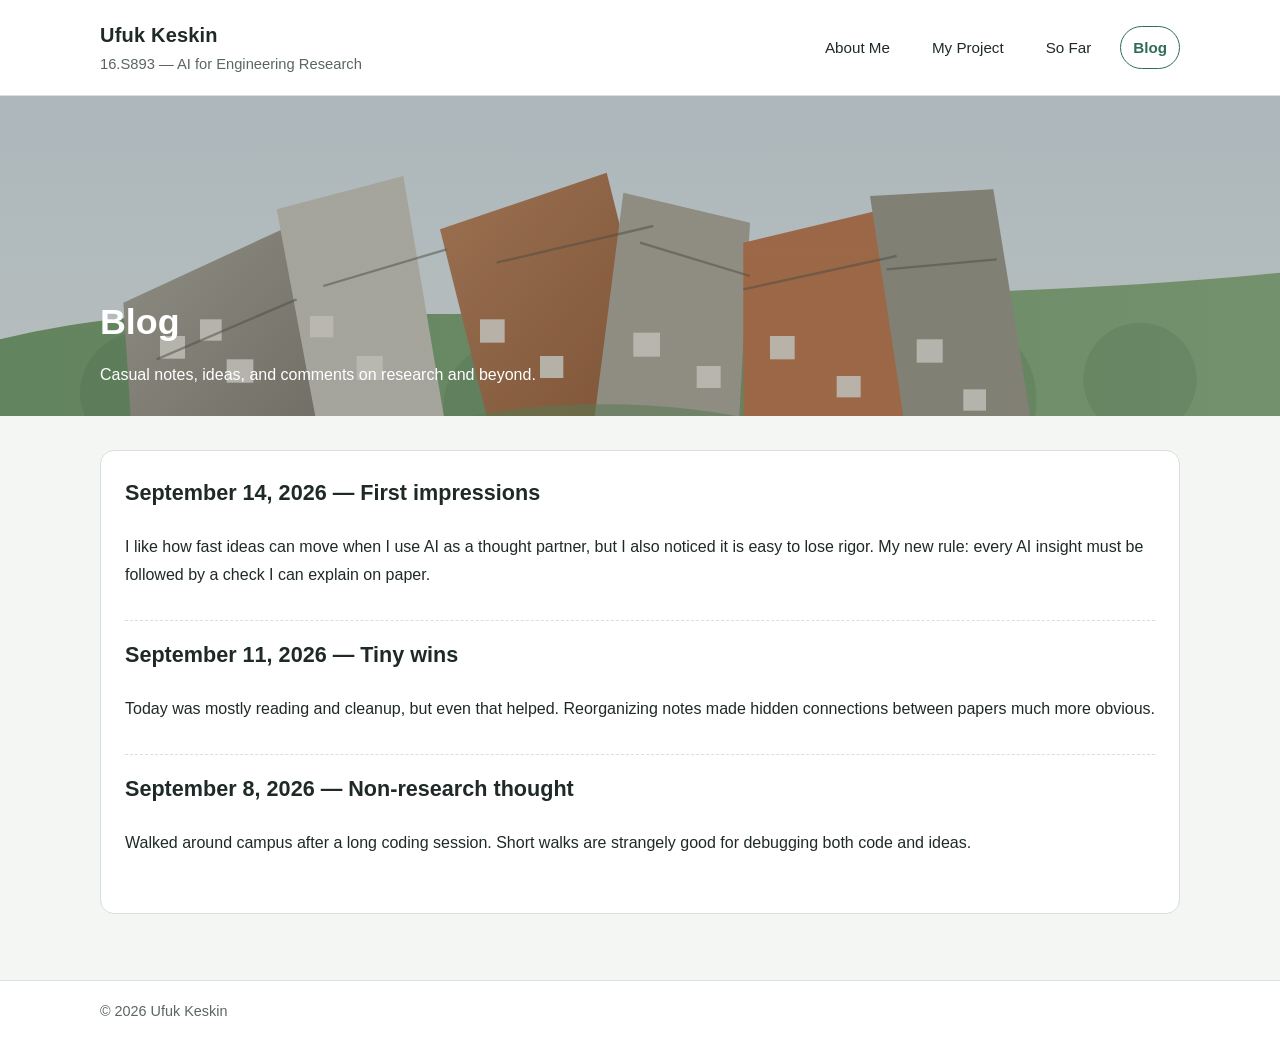
==== blog.html @ 8058fb5b "Convert site to multi-page portfolio with custom Stata Center hero image" ====
<!doctype html>
<html lang="en">
  <head>
    <meta charset="utf-8" />
    <meta name="viewport" content="width=device-width,initial-scale=1" />
    <title>Ufuk Keskin | Blog</title>
    <link rel="stylesheet" href="style.css" />
  </head>
  <body>
    <header class="site-header">
      <div class="header-inner">
        <div>
          <h1 class="site-title">Ufuk Keskin</h1>
          <p class="site-subtitle">16.S893 — AI for Engineering Research</p>
        </div>
        <nav aria-label="Main navigation">
          <ul class="nav-list">
            <li><a href="index.html">About Me</a></li>
            <li><a href="project.html">My Project</a></li>
            <li><a href="sofar.html">So Far</a></li>
            <li><a class="active" href="blog.html">Blog</a></li>
          </ul>
        </nav>
      </div>
    </header>

    <section class="hero">
      <div class="hero-content">
        <h2>Blog</h2>
        <p>Casual notes, ideas, and comments on research and beyond.</p>
      </div>
    </section>

    <main class="main">
      <section class="card">
        <article class="blog-post">
          <h3>September 14, 2026 — First impressions</h3>
          <p>
            I like how fast ideas can move when I use AI as a thought partner,
            but I also noticed it is easy to lose rigor. My new rule: every AI
            insight must be followed by a check I can explain on paper.
          </p>
        </article>

        <article class="blog-post">
          <h3>September 11, 2026 — Tiny wins</h3>
          <p>
            Today was mostly reading and cleanup, but even that helped.
            Reorganizing notes made hidden connections between papers much more
            obvious.
          </p>
        </article>

        <article class="blog-post">
          <h3>September 8, 2026 — Non-research thought</h3>
          <p>
            Walked around campus after a long coding session. Short walks are
            strangely good for debugging both code and ideas.
          </p>
        </article>
      </section>
    </main>

    <footer class="footer">
      <div class="footer-inner">© 2026 Ufuk Keskin</div>
    </footer>
  </body>
</html>
---- style.css ----
:root {
  --bg: #f4f6f3;
  --surface: #ffffff;
  --text: #1f2a28;
  --muted: #5b6664;
  --accent: #2f6d57;
  --border: #d8dfdc;
}

* {
  box-sizing: border-box;
}

body {
  margin: 0;
  font-family: "Inter", "Helvetica Neue", Arial, sans-serif;
  color: var(--text);
  background: var(--bg);
  line-height: 1.7;
}

a {
  color: var(--accent);
  text-decoration: none;
}

a:hover {
  text-decoration: underline;
}

.site-header {
  background: var(--surface);
  border-bottom: 1px solid var(--border);
  position: sticky;
  top: 0;
  z-index: 20;
}

.header-inner,
.main,
.footer-inner {
  width: min(1080px, 92vw);
  margin: 0 auto;
}

.header-inner {
  display: flex;
  align-items: center;
  justify-content: space-between;
  gap: 20px;
  padding: 18px 0;
}

.site-title {
  margin: 0;
  font-size: 1.25rem;
  letter-spacing: 0.01em;
}

.site-subtitle {
  margin: 0;
  color: var(--muted);
  font-size: 0.92rem;
}

.nav-list {
  list-style: none;
  display: flex;
  gap: 16px;
  margin: 0;
  padding: 0;
  flex-wrap: wrap;
  justify-content: flex-end;
}

.nav-list a {
  display: inline-block;
  padding: 8px 12px;
  border-radius: 999px;
  color: var(--text);
  border: 1px solid transparent;
  font-size: 0.95rem;
}

.nav-list a.active {
  border-color: var(--accent);
  color: var(--accent);
  font-weight: 600;
}

.hero {
  background-image: linear-gradient(rgba(10, 20, 16, 0.24), rgba(10, 20, 16, 0.24)), url("assets/stata-center.svg");
  background-size: cover;
  background-position: center;
  min-height: 320px;
  display: flex;
  align-items: flex-end;
}

.hero-content {
  width: min(1080px, 92vw);
  margin: 0 auto;
  padding: 28px 0;
  color: #fff;
}

.hero h2 {
  margin: 0;
  font-size: clamp(1.5rem, 2.8vw, 2.5rem);
}

.hero p {
  margin: 8px 0 0;
  max-width: 780px;
}

.main {
  padding: 34px 0 44px;
}

.card {
  background: var(--surface);
  border: 1px solid var(--border);
  border-radius: 14px;
  padding: 24px;
  margin-bottom: 22px;
}

.card h3 {
  margin-top: 0;
  font-size: 1.35rem;
}

.grid-2 {
  display: grid;
  grid-template-columns: repeat(auto-fit, minmax(260px, 1fr));
  gap: 18px;
}

.timeline {
  list-style: none;
  margin: 0;
  padding: 0;
}

.timeline li {
  border-left: 3px solid var(--border);
  padding: 0 0 18px 16px;
  margin-left: 8px;
}

.timeline li strong {
  color: var(--accent);
}

.blog-post {
  padding-bottom: 16px;
  margin-bottom: 16px;
  border-bottom: 1px dashed var(--border);
}

.blog-post:last-child {
  border-bottom: none;
  margin-bottom: 0;
}

.footer {
  border-top: 1px solid var(--border);
  background: var(--surface);
}

.footer-inner {
  padding: 18px 0;
  color: var(--muted);
  font-size: 0.9rem;
}

@media (max-width: 760px) {
  .header-inner {
    flex-direction: column;
    align-items: flex-start;
  }

  .nav-list {
    justify-content: flex-start;
  }
}
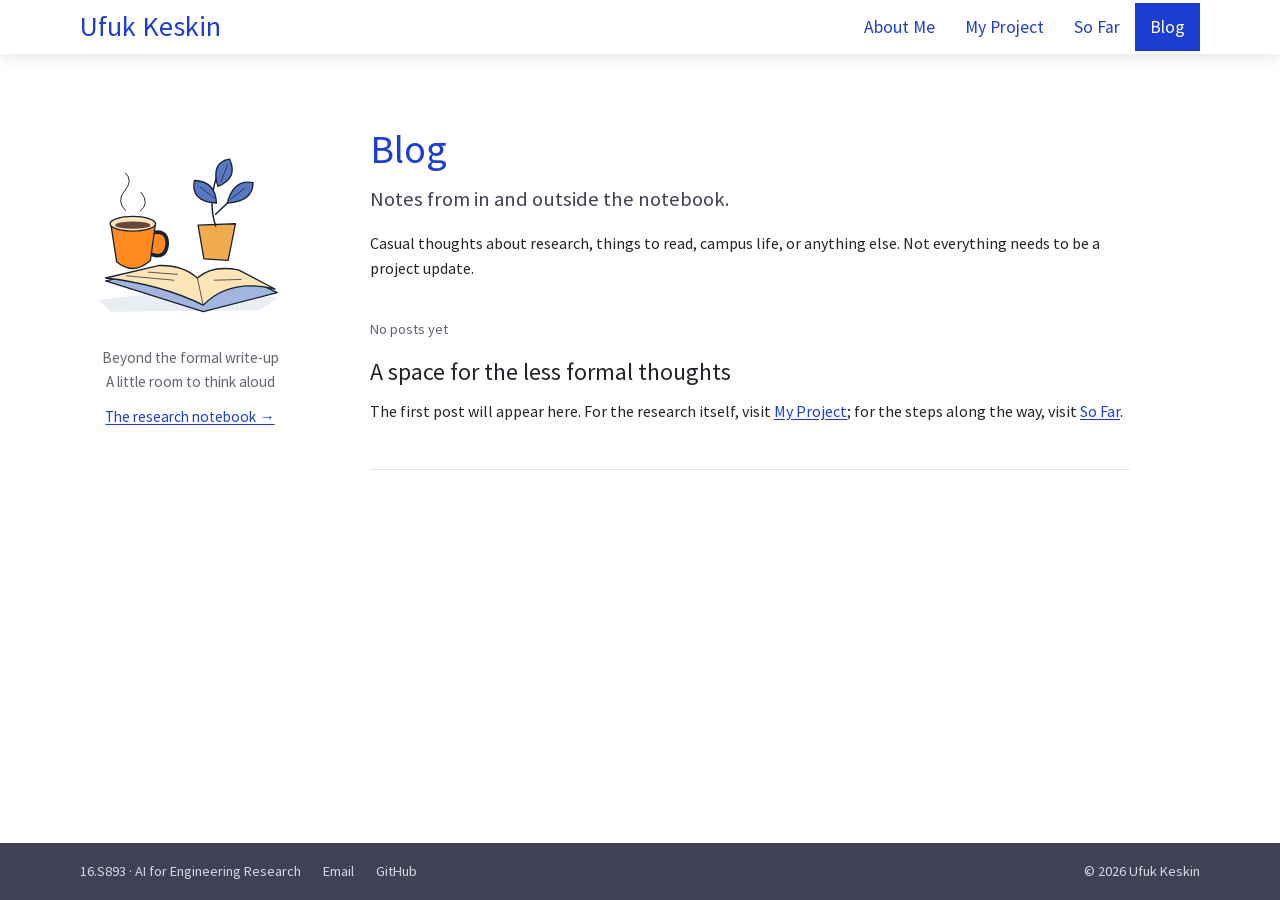
==== commit fe5db839: "Publish redesigned portfolio with campus artwork and breeze animation" ====
--- a/blog.html
+++ b/blog.html
@@ -1,68 +1,72 @@
 <!doctype html>
 <html lang="en">
-  <head>
-    <meta charset="utf-8" />
-    <meta name="viewport" content="width=device-width,initial-scale=1" />
-    <title>Ufuk Keskin | Blog</title>
-    <link rel="stylesheet" href="style.css" />
-  </head>
-  <body>
-    <header class="site-header">
-      <div class="header-inner">
-        <div>
-          <h1 class="site-title">Ufuk Keskin</h1>
-          <p class="site-subtitle">16.S893 — AI for Engineering Research</p>
-        </div>
-        <nav aria-label="Main navigation">
-          <ul class="nav-list">
-            <li><a href="index.html">About Me</a></li>
-            <li><a href="project.html">My Project</a></li>
-            <li><a href="sofar.html">So Far</a></li>
-            <li><a class="active" href="blog.html">Blog</a></li>
-          </ul>
-        </nav>
+<head>
+  <meta charset="utf-8">
+  <meta name="viewport" content="width=device-width, initial-scale=1">
+  <meta name="description" content="Informal notes and reflections from Ufuk Keskin, on research and everything beyond it.">
+  <title>Ufuk Keskin | Blog</title>
+  <link rel="icon" href="assets/favicon.svg" type="image/svg+xml">
+  <link rel="stylesheet" href="style.css">
+</head>
+<body>
+  <a class="skip-link" href="#main">Skip to content</a>
+  <header class="site-header">
+    <div class="container header-inner">
+      <a class="site-title" href="index.html">Ufuk Keskin</a>
+      <nav aria-label="Main navigation">
+        <ul class="nav-list">
+          <li><a href="index.html">About Me</a></li>
+          <li><a href="project.html">My Project</a></li>
+          <li><a href="sofar.html">So Far</a></li>
+          <li><a href="blog.html" aria-current="page">Blog</a></li>
+        </ul>
+      </nav>
+    </div>
+  </header>
+
+  <main id="main" class="container page-main">
+    <div class="page-layout">
+      <aside class="page-aside" aria-label="Related page">
+        <img src="assets/coffee.svg" alt="" width="300" height="250">
+        <p>Beyond the formal write-up<br>A little room to think aloud<br><a href="sofar.html">The research notebook →</a></p>
+      </aside>
+      <div class="prose">
+        <header class="page-heading">
+          <h1>Blog</h1>
+          <p class="lead">Notes from in and outside the notebook.</p>
+          <p>Casual thoughts about research, things to read, campus life, or anything else. Not everything needs to be a project update.</p>
+        </header>
+        <section class="blog-post" aria-labelledby="first-post">
+          <p class="meta">No posts yet</p>
+          <h2 id="first-post">A space for the less formal thoughts</h2>
+          <p>The first post will appear here. For the research itself, visit <a href="project.html">My Project</a>; for the steps along the way, visit <a href="sofar.html">So Far</a>.</p>
+        </section>
+
+        <!--
+          TO PUBLISH A POST:
+          Remove the empty-state section above. Copy this article out of the comment,
+          replace its title, date, id, and text, and put your newest post first.
+          Use a real date in YYYY-MM-DD form for datetime (the value below is an example).
+
+          <article class="blog-post" id="my-first-note">
+            <p class="meta"><time datetime="2026-09-14">September 14, 2026</time> · Notes</p>
+            <h2><a class="permalink" href="#my-first-note">Your post title</a></h2>
+            <p>Your own thoughts go here.</p>
+          </article>
+        -->
       </div>
-    </header>
+    </div>
+  </main>
 
-    <section class="hero">
-      <div class="hero-content">
-        <h2>Blog</h2>
-        <p>Casual notes, ideas, and comments on research and beyond.</p>
+  <footer class="site-footer">
+    <div class="container footer-inner">
+      <div class="footer-links">
+        <span>16.S893 · AI for Engineering Research</span>
+        <a href="mailto:ufukkesk@mit.edu">Email</a>
+        <a href="https://github.com/hilarlia">GitHub</a>
       </div>
-    </section>
-
-    <main class="main">
-      <section class="card">
-        <article class="blog-post">
-          <h3>September 14, 2026 — First impressions</h3>
-          <p>
-            I like how fast ideas can move when I use AI as a thought partner,
-            but I also noticed it is easy to lose rigor. My new rule: every AI
-            insight must be followed by a check I can explain on paper.
-          </p>
-        </article>
-
-        <article class="blog-post">
-          <h3>September 11, 2026 — Tiny wins</h3>
-          <p>
-            Today was mostly reading and cleanup, but even that helped.
-            Reorganizing notes made hidden connections between papers much more
-            obvious.
-          </p>
-        </article>
-
-        <article class="blog-post">
-          <h3>September 8, 2026 — Non-research thought</h3>
-          <p>
-            Walked around campus after a long coding session. Short walks are
-            strangely good for debugging both code and ideas.
-          </p>
-        </article>
-      </section>
-    </main>
-
-    <footer class="footer">
-      <div class="footer-inner">© 2026 Ufuk Keskin</div>
-    </footer>
-  </body>
+      <p>© 2026 Ufuk Keskin</p>
+    </div>
+  </footer>
+</body>
 </html>
--- a/style.css
+++ b/style.css
@@ -1,187 +1,352 @@
+/* Source Sans Pro is hosted locally so previews also work offline. */
+@font-face {
+  font-family: "Source Sans Pro";
+  font-style: normal;
+  font-weight: 400;
+  font-display: swap;
+  src: url("assets/fonts/source-sans-pro-regular.woff2") format("woff2");
+}
+@font-face {
+  font-family: "Source Sans Pro";
+  font-style: normal;
+  font-weight: 700;
+  font-display: swap;
+  src: url("assets/fonts/source-sans-pro-bold.woff2") format("woff2");
+}
+@font-face {
+  font-family: "Source Sans Pro";
+  font-style: italic;
+  font-weight: 400;
+  font-display: swap;
+  src: url("assets/fonts/source-sans-pro-italic.woff2") format("woff2");
+}
+
 :root {
-  --bg: #f4f6f3;
-  --surface: #ffffff;
-  --text: #1f2a28;
-  --muted: #5b6664;
-  --accent: #2f6d57;
-  --border: #d8dfdc;
-}
-
-* {
-  box-sizing: border-box;
-}
-
+  --blue: #1c3ed3;
+  --ink: #212529;
+  --muted: #626674;
+  --footer: #414156;
+  --rule: #e3e5ec;
+}
+
+* { box-sizing: border-box; }
+html { -webkit-text-size-adjust: 100%; }
 body {
   margin: 0;
-  font-family: "Inter", "Helvetica Neue", Arial, sans-serif;
-  color: var(--text);
-  background: var(--bg);
-  line-height: 1.7;
-}
-
-a {
-  color: var(--accent);
-  text-decoration: none;
-}
-
-a:hover {
+  min-height: 100vh;
+  display: flex;
+  flex-direction: column;
+  background: #fff;
+  color: var(--ink);
+  font-family: "Source Sans Pro", "Helvetica Neue", Arial, sans-serif;
+  font-size: 16px;
+  line-height: 1.6;
+}
+a { color: var(--blue); text-decoration: none; }
+a:hover { text-decoration: underline; }
+/* Identify inline links by more than color alone. Navigation stays unadorned. */
+.home-columns a, .artwork-note a, .page-aside a {
   text-decoration: underline;
-}
-
+  text-decoration-thickness: 1px;
+  text-underline-offset: 2px;
+}
+a:focus-visible {
+  outline: 3px solid var(--blue);
+  outline-offset: 4px;
+}
+p { margin: 0 0 1rem; }
+h1, h2, h3 { margin: 0 0 .6rem; font-weight: 400; line-height: 1.25; }
+h1 { font-size: 2.5rem; }
+h2 { font-size: 1.25rem; }
+h3 { font-size: 1.15rem; }
+ul, ol { margin: 0 0 1rem; padding-left: 1.25rem; }
+li + li { margin-top: .3rem; }
+img { max-width: 100%; }
+.container { width: calc(100% - 48px); max-width: 1120px; margin-inline: auto; }
+.muted, .meta { color: var(--muted); }
+.meta { font-size: .9rem; }
+
+.skip-link {
+  position: absolute;
+  left: 1rem;
+  top: -100px;
+  z-index: 10;
+  padding: .5rem 1rem;
+  background: #fff;
+}
+.skip-link:focus { top: 1rem; }
 .site-header {
-  background: var(--surface);
-  border-bottom: 1px solid var(--border);
-  position: sticky;
-  top: 0;
-  z-index: 20;
-}
-
-.header-inner,
-.main,
-.footer-inner {
-  width: min(1080px, 92vw);
-  margin: 0 auto;
-}
-
+  position: relative;
+  z-index: 1;
+  background: #fff;
+  box-shadow: 0 1px 15px rgb(50 50 93 / 15%);
+}
 .header-inner {
   display: flex;
   align-items: center;
   justify-content: space-between;
-  gap: 20px;
-  padding: 18px 0;
-}
-
+  gap: 24px;
+  min-height: 54px;
+}
 .site-title {
-  margin: 0;
-  font-size: 1.25rem;
-  letter-spacing: 0.01em;
-}
-
-.site-subtitle {
-  margin: 0;
-  color: var(--muted);
-  font-size: 0.92rem;
-}
-
+  color: var(--blue);
+  font-size: 1.75rem;
+  font-weight: 400;
+  line-height: 1.2;
+  white-space: nowrap;
+}
+.site-title:hover { text-decoration: none; }
 .nav-list {
-  list-style: none;
   display: flex;
-  gap: 16px;
-  margin: 0;
-  padding: 0;
-  flex-wrap: wrap;
-  justify-content: flex-end;
-}
-
-.nav-list a {
-  display: inline-block;
-  padding: 8px 12px;
-  border-radius: 999px;
-  color: var(--text);
-  border: 1px solid transparent;
-  font-size: 0.95rem;
-}
-
-.nav-list a.active {
-  border-color: var(--accent);
-  color: var(--accent);
-  font-weight: 600;
-}
-
-.hero {
-  background-image: linear-gradient(rgba(10, 20, 16, 0.24), rgba(10, 20, 16, 0.24)), url("assets/stata-center.svg");
-  background-size: cover;
-  background-position: center;
-  min-height: 320px;
-  display: flex;
-  align-items: flex-end;
-}
-
-.hero-content {
-  width: min(1080px, 92vw);
-  margin: 0 auto;
-  padding: 28px 0;
-  color: #fff;
-}
-
-.hero h2 {
-  margin: 0;
-  font-size: clamp(1.5rem, 2.8vw, 2.5rem);
-}
-
-.hero p {
-  margin: 8px 0 0;
-  max-width: 780px;
-}
-
-.main {
-  padding: 34px 0 44px;
-}
-
-.card {
-  background: var(--surface);
-  border: 1px solid var(--border);
-  border-radius: 14px;
-  padding: 24px;
-  margin-bottom: 22px;
-}
-
-.card h3 {
-  margin-top: 0;
-  font-size: 1.35rem;
-}
-
-.grid-2 {
-  display: grid;
-  grid-template-columns: repeat(auto-fit, minmax(260px, 1fr));
-  gap: 18px;
-}
-
-.timeline {
+  align-items: center;
   list-style: none;
   margin: 0;
   padding: 0;
 }
-
-.timeline li {
-  border-left: 3px solid var(--border);
-  padding: 0 0 18px 16px;
-  margin-left: 8px;
-}
-
-.timeline li strong {
-  color: var(--accent);
-}
-
-.blog-post {
-  padding-bottom: 16px;
-  margin-bottom: 16px;
-  border-bottom: 1px dashed var(--border);
-}
-
-.blog-post:last-child {
-  border-bottom: none;
-  margin-bottom: 0;
-}
-
-.footer {
-  border-top: 1px solid var(--border);
-  background: var(--surface);
-}
-
-.footer-inner {
-  padding: 18px 0;
+.nav-list li { margin: 0; }
+.nav-list a {
+  display: block;
+  padding: 10px 15px;
+  font-size: 1.1rem;
+  white-space: nowrap;
+}
+.nav-list a:hover, .nav-list a[aria-current="page"] {
+  color: #fff;
+  background: var(--blue);
+  text-decoration: none;
+}
+
+/* A real image, not a background with cover: the entire scene stays visible. */
+.campus-banner { position: relative; margin: 0; background: #fff; }
+.campus-scene { position: relative; background: #a8b8df; }
+.campus-banner a { display: block; }
+.campus-banner a:focus-visible { outline-offset: -5px; }
+.campus-banner img {
+  display: block;
+  width: 100%;
+  height: auto;
+  aspect-ratio: 8 / 3;
+}
+
+/* A light SVG overlay keeps the architecture, easter egg, and downloads static. */
+.campus-breeze {
+  position: absolute;
+  inset: 0;
+  width: 100%;
+  height: 100%;
+  overflow: hidden;
+  pointer-events: none;
+}
+.breeze-leaf {
+  --flight: 24s;
+  --delay: -6s;
+  --drift-x: 580px;
+  --drift-y: 580px;
+  color: #5978c3;
+  opacity: 0;
+  animation: leaf-drift var(--flight) linear var(--delay) infinite;
+}
+.leaf-turn {
+  transform-box: fill-box;
+  transform-origin: center;
+  animation: leaf-turn 7s ease-in-out var(--delay) infinite alternate;
+}
+.breeze-leaf--two {
+  --flight: 29s;
+  --delay: -18s;
+  --drift-x: 520px;
+  --drift-y: 520px;
+  color: #e6a367;
+}
+.breeze-leaf--three {
+  --flight: 22s;
+  --delay: -12s;
+  --drift-x: 640px;
+  --drift-y: 340px;
+  color: #91a8dd;
+}
+.breeze-leaf--four {
+  --flight: 26s;
+  --delay: -3s;
+  --drift-x: 390px;
+  --drift-y: 340px;
+  color: #e6a367;
+}
+.breeze-leaf--five {
+  --flight: 31s;
+  --delay: -23s;
+  --drift-x: 235px;
+  --drift-y: 410px;
+}
+@keyframes leaf-drift {
+  0% { transform: translate(0, 0); opacity: 0; }
+  12% { opacity: .85; }
+  30% { transform: translate(calc(var(--drift-x) * .28), calc(var(--drift-y) * .23)); }
+  58% { transform: translate(calc(var(--drift-x) * .53), calc(var(--drift-y) * .56)); }
+  82% { transform: translate(calc(var(--drift-x) * .87), calc(var(--drift-y) * .77)); opacity: .85; }
+  100% { transform: translate(var(--drift-x), var(--drift-y)); opacity: 0; }
+}
+@keyframes leaf-turn {
+  from { transform: rotate(-24deg) scaleX(.8); }
+  to { transform: rotate(140deg) scaleX(1); }
+}
+
+/* A native checkbox provides keyboard/touch pause without any JavaScript. */
+.breeze-toggle {
+  position: absolute;
+  right: 20px;
+  bottom: 20px;
+  width: 1px;
+  height: 1px;
+  margin: 0;
+  overflow: hidden;
+  clip-path: inset(50%);
+}
+.breeze-control {
+  position: absolute;
+  right: 16px;
+  bottom: 16px;
+  display: flex;
+  align-items: center;
+  gap: 8px;
+  min-height: 44px;
+  padding: 10px 12px;
+  background: #fff;
+  color: var(--ink);
+  border: 1px solid #d0d5e4;
+  font-size: .875rem;
+  line-height: 1.2;
+  cursor: pointer;
+  user-select: none;
+}
+.breeze-control::before {
+  content: "";
+  display: grid;
+  place-items: center;
+  width: 16px;
+  height: 16px;
+  border: 1px solid var(--muted);
+  font-size: 13px;
+}
+.breeze-control:hover { border-color: var(--blue); }
+.breeze-toggle:focus-visible ~ .breeze-control {
+  outline: 3px solid var(--blue);
+  outline-offset: 3px;
+}
+.breeze-toggle:checked ~ .breeze-control::before {
+  content: "✓";
+  background: var(--blue);
+  border-color: var(--blue);
+  color: #fff;
+}
+.breeze-toggle:checked ~ .campus-scene .breeze-leaf,
+.breeze-toggle:checked ~ .campus-scene .leaf-turn { animation-play-state: paused; }
+@media (prefers-reduced-motion: reduce) {
+  .campus-breeze, .breeze-toggle, .breeze-control { display: none; }
+  .breeze-leaf, .leaf-turn { animation: none; }
+}
+
+.artwork-note {
+  margin: 28px 0 0;
+  text-align: right;
+  font-size: .8rem;
   color: var(--muted);
-  font-size: 0.9rem;
-}
-
-@media (max-width: 760px) {
-  .header-inner {
-    flex-direction: column;
-    align-items: flex-start;
-  }
-
-  .nav-list {
-    justify-content: flex-start;
-  }
-}
+}
+.artwork-note a { white-space: nowrap; }
+main { flex: 1; }
+.home-main { padding: 30px 0 56px; }
+.home-columns { display: grid; grid-template-columns: 1fr 1fr; gap: 44px; }
+.home-columns h1 { font-size: 1.25rem; }
+.home-columns section + section { margin-top: 30px; }
+.link-list { list-style: none; padding: 0; }
+.link-list li + li { margin-top: .6rem; }
+.section-links {
+  display: grid;
+  grid-template-columns: repeat(3, 1fr);
+  gap: 40px;
+  margin-top: 56px;
+  text-align: center;
+}
+.section-link { display: block; }
+.section-link img { display: block; width: 180px; height: 150px; margin: 0 auto 12px; }
+.section-link h2 { color: var(--blue); }
+.section-link p { color: var(--muted); font-size: .95rem; }
+.section-link:hover { text-decoration: none; }
+.section-link:hover h2 { text-decoration: underline; }
+
+/* Interior pages mirror the reference's illustration + uncluttered text layout. */
+.page-main { padding: 70px 0 80px; }
+.page-layout { display: grid; grid-template-columns: 220px minmax(0, 1fr); gap: 70px; }
+.page-aside { padding-top: 18px; text-align: center; }
+.page-aside img { width: 220px; height: 184px; display: block; margin-bottom: 20px; }
+.page-aside p { font-size: .95rem; color: var(--muted); }
+.page-aside a { display: inline-block; margin-top: 10px; }
+.page-heading { margin-bottom: 36px; }
+.page-heading h1 { color: var(--blue); }
+.lead { font-size: 1.3rem; line-height: 1.5; color: #414156; }
+.prose { max-width: 760px; }
+.prose section + section { margin-top: 36px; }
+.prose a:not(.permalink) { text-decoration: underline; text-underline-offset: 2px; }
+.prose h2 { font-size: 1.5rem; }
+.prose h3 { font-size: 1.25rem; }
+.note { border-left: 2px solid var(--blue); padding-left: 20px; }
+.timeline { list-style: none; padding-left: 24px; border-left: 1px solid #cdd4ef; }
+.timeline li { position: relative; margin: 0 0 32px; }
+.timeline li::before {
+  content: "";
+  position: absolute;
+  left: -29px;
+  top: 9px;
+  width: 9px;
+  height: 9px;
+  border-radius: 50%;
+  background: var(--blue);
+}
+.timeline .step { color: var(--blue); font-size: .9rem; margin-bottom: 4px; }
+.blog-post { padding-bottom: 28px; margin-bottom: 28px; border-bottom: 1px solid var(--rule); }
+.blog-post h2 { margin-bottom: 12px; }
+.permalink { color: inherit; }
+.permalink:hover { color: var(--blue); }
+
+.site-footer { margin-top: auto; background: var(--footer); color: #d5d5e2; }
+.footer-inner { display: flex; justify-content: space-between; gap: 24px; padding-block: 17px; font-size: .9rem; }
+.footer-inner p { margin: 0; }
+.footer-links { display: flex; flex-wrap: wrap; column-gap: 22px; row-gap: 8px; }
+.site-footer a { color: #d5d5e2; }
+.site-footer a:focus-visible { outline-color: #fff; }
+
+@media (max-width: 900px) {
+  .page-layout { grid-template-columns: 160px minmax(0, 1fr); gap: 36px; }
+  .page-aside img { width: 160px; height: auto; }
+}
+@media (max-width: 680px) {
+  .container { width: calc(100% - 32px); }
+  .header-inner { flex-direction: column; align-items: flex-start; gap: 12px; padding-top: 17px; }
+  .site-title { font-size: 1.6rem; }
+  .site-header nav { width: 100%; }
+  .nav-list { justify-content: space-between; }
+  .nav-list a { padding: 10px 9px; font-size: 1rem; }
+  /* Put the control below the picture on phones, never over the small scene. */
+  .breeze-control { position: static; width: max-content; margin: 8px 16px 0 auto; }
+  .artwork-note { text-align: left; font-size: .75rem; }
+  .home-main { padding-top: 28px; }
+  .home-columns { grid-template-columns: 1fr; gap: 30px; }
+  .section-links { gap: 18px; margin-top: 36px; }
+  .section-link img { height: auto; width: 100%; }
+  .section-link h2 { font-size: 1.15rem; }
+  .section-link p { display: none; }
+  .page-main { padding: 36px 0 48px; }
+  .page-layout { grid-template-columns: minmax(0, 1fr); gap: 32px; }
+  .page-aside { grid-row: 2; padding-top: 24px; border-top: 1px solid var(--rule); }
+  .page-aside img { width: 140px; margin: 0 auto 16px; }
+  h1 { font-size: 2rem; }
+  .footer-inner { flex-direction: column; gap: 12px; }
+}
+@media print {
+  .site-header, .site-footer, .section-links, .page-aside, .skip-link,
+  .campus-breeze, .breeze-toggle, .breeze-control { display: none; }
+  .breeze-leaf, .leaf-turn { animation: none; }
+  .page-layout, .home-columns { display: block; }
+  .page-main { padding: 0; }
+  a { color: inherit; }
+}
